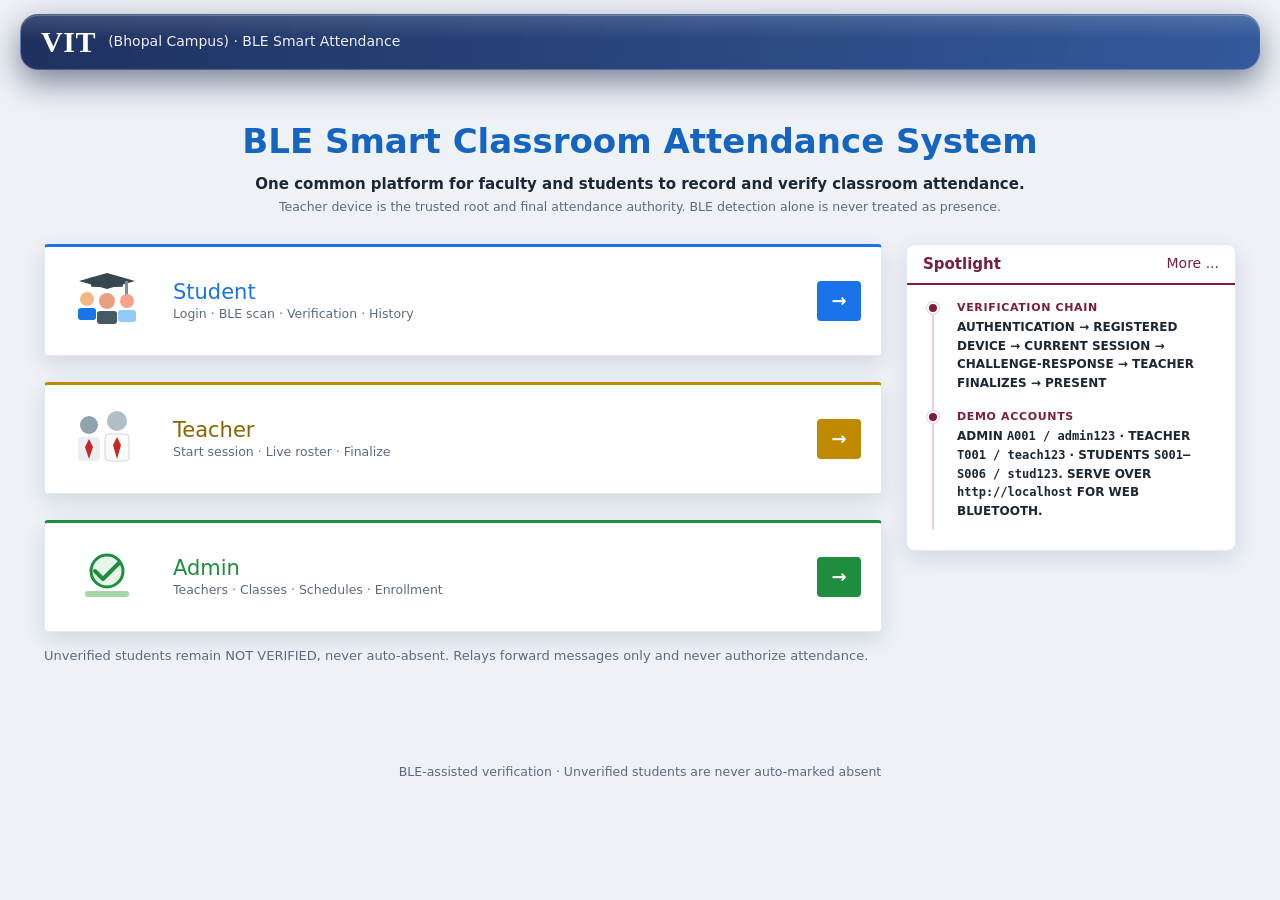
==== webapp/index.html @ 35377f5a "Darker glass navbar with centered lockup; student profile UX overhaul" ====
<!DOCTYPE html>
<html lang="en">
<head>
<meta charset="UTF-8" />
<meta name="viewport" content="width=device-width, initial-scale=1.0" />
<title>BLE Smart Classroom Attendance System</title>
<link rel="stylesheet" href="styles.css?v=vtop-5" />
</head>
<body>

<div class="inst-bar">
  <div class="inst-bar-inner">
    <span class="inst-logo">VIT</span>
    <span class="inst-sub">(Bhopal Campus) &middot; BLE Smart Attendance</span>
  </div>
</div>

<!-- ============ ROLE SELECT ============ -->
<div id="screen-role" class="screen active">
  <div class="hero">
    <div class="hero-title">BLE Smart Classroom Attendance System</div>
    <p class="hero-sub">One common platform for faculty and students to record and verify classroom attendance.<br /><small>Teacher device is the trusted root and final attendance authority. BLE detection alone is never treated as presence.</small></p>
    <div class="landing-grid">
    <div class="role-cards">
      <button class="card" data-role="student">
        <span class="card-icon" aria-hidden="true">
          <svg viewBox="0 0 84 64"><g><rect x="26" y="8" width="32" height="10" rx="1.5" fill="#455a64"/><polygon points="42,20 14,12 42,4 70,12" fill="#37474f"/><rect x="60" y="12" width="3" height="16" fill="#78909c"/><circle cx="61.5" cy="31" r="3" fill="#1a73e8"/><circle cx="22" cy="30" r="7" fill="#f2b880"/><rect x="13" y="39" width="18" height="12" rx="3" fill="#1a73e8"/><circle cx="42" cy="32" r="8" fill="#e8a082"/><rect x="32" y="42" width="20" height="13" rx="3" fill="#455a64"/><circle cx="62" cy="32" r="7" fill="#f6a08e"/><rect x="53" y="41" width="18" height="12" rx="3" fill="#90caf9"/></g></svg>
        </span>
        <span class="card-text"><strong>Student</strong><small>Login &middot; BLE scan &middot; Verification &middot; History</small></span>
        <span class="card-login">&#8594;</span>
      </button>
      <button class="card" data-role="teacher">
        <span class="card-icon" aria-hidden="true">
          <svg viewBox="0 0 84 64"><g><circle cx="24" cy="18" r="9" fill="#90a4ae"/><rect x="13" y="30" width="22" height="24" rx="4" fill="#eceff1"/><polygon points="24,32 20,40 24,52 28,40" fill="#c62828"/><circle cx="52" cy="14" r="10" fill="#b0bec5"/><rect x="40" y="27" width="24" height="27" rx="4" fill="#fafafa" stroke="#cfd8dc"/><polygon points="52,30 48,38 52,52 56,38" fill="#c62828"/></g></svg>
        </span>
        <span class="card-text"><strong>Teacher</strong><small>Start session &middot; Live roster &middot; Finalize</small></span>
        <span class="card-login">&#8594;</span>
      </button>
      <button class="card" data-role="admin">
        <span class="card-icon" aria-hidden="true">
          <svg viewBox="0 0 84 64"><g><circle cx="42" cy="26" r="16" fill="#e8f5e9" stroke="#1e8e3e" stroke-width="3"/><path d="M30 26l8 8 16-16" fill="none" stroke="#1e8e3e" stroke-width="4" stroke-linecap="round" stroke-linejoin="round"/><rect x="20" y="46" width="44" height="6" rx="3" fill="#a5d6a7"/></g></svg>
        </span>
        <span class="card-text"><strong>Admin</strong><small>Teachers &middot; Classes &middot; Schedules &middot; Enrollment</small></span>
        <span class="card-login">&#8594;</span>
      </button>
    </div>
    <aside class="spotlight">
      <div class="spotlight-head"><span>Spotlight</span><a href="#" id="spot-toggle" onclick="toggleSpotlight();return false">More ...</a></div>
      <ul class="timeline">
        <li><span class="t-dot" aria-hidden="true"></span><span class="t-body"><span class="t-label">Verification chain</span>AUTHENTICATION &rarr; REGISTERED DEVICE &rarr; CURRENT SESSION &rarr; CHALLENGE-RESPONSE &rarr; TEACHER FINALIZES &rarr; PRESENT</span></li>
        <li><span class="t-dot" aria-hidden="true"></span><span class="t-body"><span class="t-label">Demo accounts</span>ADMIN <code>A001 / admin123</code> &middot; TEACHER <code>T001 / teach123</code> &middot; STUDENTS <code>S001&ndash;S006 / stud123</code>. SERVE OVER <code>http://localhost</code> FOR WEB BLUETOOTH.</span></li>
        <li class="hidden" id="spot-extra"><span class="t-dot" aria-hidden="true"></span><span class="t-body"><span class="t-label">Outside classroom</span>SET POSITION TO "OUTSIDE", ASK A CLASSMATE TO ENABLE RELAY MODE, THEN USE "VERIFY VIA RELAY". RELAYS FORWARD ONLY.</span></li>
      </ul>
    </aside>
    </div>
    <p class="disclaimer">Unverified students remain NOT VERIFIED, never auto-absent. Relays forward messages only and never authorize attendance.</p>
  </div>
</div>

<!-- ============ ADMIN LOGIN ============ -->
<div id="screen-admin-login" class="screen">
  <form class="auth-box" onsubmit="adminLogin();return false">
    <h2>Admin Login</h2>
    <p class="sub">Restricted to academic administration staff.</p>
    <label for="a-id">Admin ID<input id="a-id" placeholder="A001" autocomplete="username" required /></label>
    <label for="a-pass">Password<input id="a-pass" type="password" placeholder="&bull;&bull;&bull;&bull;&bull;&bull;&bull;&bull;" autocomplete="current-password" required /></label>
    <div id="a-login-msg" class="msg" role="status"></div>
    <button class="btn primary block" type="submit">Login</button>
    <button class="btn ghost block" type="button" onclick="showScreen('screen-role')">Back</button>
  </form>
</div>

<!-- ============ ADMIN DASHBOARD ============ -->
<div id="screen-admin" class="screen">
  <header class="topbar">
    <span><strong>Admin Console</strong> <span class="muted">&middot; <span id="admin-name"></span></span></span>
    <button class="btn small ghost" onclick="adminLogout()">Logout</button>
  </header>

  <section class="panel">
    <h3>Add Teacher</h3>
    <div class="row">
      <label>Teacher ID<input id="at-id" placeholder="T002" style="max-width:200px" /></label>
      <label>Full name<input id="at-name" placeholder="Full name" style="max-width:220px" /></label>
      <label>Email (optional)<input id="at-email" placeholder="name@college.edu" style="max-width:240px" /></label>
      <label>Password<input id="at-pass" type="password" placeholder="Set password" style="max-width:180px" autocomplete="new-password" /></label>
      <button class="btn primary" onclick="addTeacher()">Add Teacher</button>
    </div>
    <div id="at-msg" class="msg" role="status"></div>
  </section>

  <section class="panel">
    <h3>Add Class (assigned to a teacher)</h3>
    <div class="row">
      <label>Class ID<input id="ac-id" placeholder="CSE-B" style="max-width:180px" /></label>
      <label>Subject<input id="ac-subject" placeholder="Subject" style="max-width:240px" /></label>
      <label>Teacher<select id="ac-teacher" style="max-width:260px"></select></label>
      <button class="btn primary" onclick="addClass()">Add Class</button>
    </div>
    <div id="ac-msg" class="msg" role="status"></div>
  </section>

  <section class="panel">
    <h3>Schedule a Class to a Teacher</h3>
    <div class="row">
      <label>Class<select id="as-class" style="max-width:220px"></select></label>
      <label>Teacher<select id="as-teacher" style="max-width:220px"></select></label>
      <label>Day<input id="as-day" placeholder="Mon" style="max-width:110px" /></label>
      <label>Start<input id="as-start" placeholder="09:00" style="max-width:100px" /></label>
      <label>End<input id="as-end" placeholder="10:00" style="max-width:100px" /></label>
      <button class="btn primary" onclick="addSchedule()">Schedule</button>
    </div>
    <div id="as-msg" class="msg" role="status"></div>
    <table class="tbl"><thead><tr><th>Class</th><th>Teacher</th><th>Day</th><th>Time</th><th><span class="muted">Action</span></th></tr></thead><tbody id="adm-schedules"></tbody></table>
  </section>

  <section class="panel">
    <h3>Add Student (enrolled in one selected class only)</h3>
    <div class="row">
      <label>Student ID<input id="asn-id" placeholder="S007" style="max-width:180px" /></label>
      <label>Full name<input id="asn-name" placeholder="Full name" style="max-width:220px" /></label>
      <label>Email (optional)<input id="asn-email" placeholder="id@student.college.edu" style="max-width:240px" /></label>
      <label>Password<input id="asn-pass" type="password" placeholder="Set password" style="max-width:180px" autocomplete="new-password" /></label>
      <label>Class<select id="asn-class" style="max-width:220px"></select></label>
      <button class="btn primary" onclick="addStudent()">Enroll Student</button>
    </div>
    <div id="asn-msg" class="msg" role="status"></div>
    <p class="hint">The device ID is auto-registered (DEV-&lt;student_id&gt;). Students can only attend sessions of their own enrolled class.</p>
  </section>

  <details class="panel">
    <summary>Teachers</summary>
    <table class="tbl"><thead><tr><th>ID</th><th>Name</th><th>Email</th></tr></thead><tbody id="adm-teachers"></tbody></table>
  </details>

  <details class="panel">
    <summary>Classes</summary>
    <table class="tbl"><thead><tr><th>Class</th><th>Subject</th><th>Teacher</th><th>Schedules</th><th>Students</th></tr></thead><tbody id="adm-classes"></tbody></table>
  </details>

  <details class="panel">
    <summary>Students and their enrolled class</summary>
    <table class="tbl"><thead><tr><th>ID</th><th>Name</th><th>Class</th><th>Device</th></tr></thead><tbody id="adm-students"></tbody></table>
  </details>
</div>

<!-- ============ TEACHER LOGIN ============ -->
<div id="screen-teacher-login" class="screen">
  <form class="auth-box" onsubmit="teacherLogin();return false">
    <h2>Teacher Login</h2>
    <p class="sub">Use the ID issued by the admin office.</p>
    <label for="t-id">Teacher ID<input id="t-id" placeholder="T001" autocomplete="username" required /></label>
    <label for="t-pass">Password<input id="t-pass" type="password" placeholder="&bull;&bull;&bull;&bull;&bull;&bull;&bull;&bull;" autocomplete="current-password" required /></label>
    <div id="t-login-msg" class="msg" role="status"></div>
    <button class="btn primary block" type="submit">Login</button>
    <button class="btn ghost block" type="button" onclick="showScreen('screen-role')">Back</button>
  </form>
</div>

<!-- ============ TEACHER DASHBOARD ============ -->
<div id="screen-teacher" class="screen">
  <header class="topbar">
    <span><strong>Teacher Console</strong> <span class="muted">&middot; <span id="t-name"></span></span></span>
    <button class="btn small ghost" onclick="teacherLogout()">Logout</button>
  </header>

  <section class="panel" id="setup-panel">
    <h3>1 &mdash; Start Attendance Session</h3>
    <div class="row">
      <label>Class
        <select id="class-select"></select>
      </label>
      <button id="btn-start" class="btn primary" onclick="startSession()">Start Attendance</button>
      <span id="ble-support" class="badge ok">BLE GATT peripheral supported</span>
    </div>
    <p class="hint">A random temporary session ID and nonce are generated. The session expires automatically after 10 minutes.</p>
  </section>

  <section class="panel hidden" id="session-panel">
    <h3>2 &mdash; Active Session</h3>
    <div class="session-grid">
      <div><span class="k">Class</span><span id="s-class"></span></div>
      <div><span class="k">Subject</span><span id="s-subject"></span></div>
      <div><span class="k">Session ID</span><span id="s-id" class="mono highlight"></span></div>
      <div><span class="k">Status</span><span id="s-status"></span></div>
      <div><span class="k">Expires in</span><span id="s-expiry" class="mono"></span></div>
      <div><span class="k">Nonce</span><span id="s-nonce" class="mono"></span></div>
    </div>

    <h3>3 &mdash; Live Classroom Attendance</h3>
    <table class="tbl" id="live-table">
      <thead>
        <tr><th>Student</th><th>Status</th><th>Route</th><th>RSSI (evidence)</th><th>Challenge</th><th>Time</th><th>Review</th></tr>
      </thead>
      <tbody id="live-body"></tbody>
    </table>
    <div class="summary" id="summary"></div>
    <div class="row">
      <button class="btn primary" onclick="finalizeAttendance()">Finalize Attendance</button>
      <button class="btn" onclick="endSession()">End Session</button>
      <span id="net-status" class="badge warn">Offline &mdash; local storage only</span>
      <button class="btn ghost small" onclick="toggleNetwork()">Toggle Internet</button>
      <button class="btn ghost small" onclick="syncToCloud()">Sync to Cloud</button>
    </div>
    <div id="sync-log" class="log" aria-live="polite"></div>
  </section>

  <details class="panel">
    <summary>Audit Log</summary>
    <div id="audit-log" class="log" aria-live="polite"></div>
  </details>
</div>

<!-- ============ STUDENT LOGIN ============ -->
<div id="screen-student-login" class="screen">
  <form class="auth-box phone-frame" onsubmit="studentLogin();return false">
    <h2>Student Login</h2>
    <p class="sub">Attendance is bound to your registered device.</p>
    <label for="st-id">Student ID<input id="st-id" placeholder="S001" autocomplete="username" required /></label>
    <label for="st-pass">Password<input id="st-pass" type="password" placeholder="&bull;&bull;&bull;&bull;&bull;&bull;&bull;&bull;" autocomplete="current-password" required /></label>
    <div id="st-login-msg" class="msg" role="status"></div>
    <button class="btn primary block" type="submit">Login</button>
    <button class="btn ghost block" type="button" onclick="showScreen('screen-role')">Back</button>
  </form>
</div>

<!-- ============ STUDENT APP ============ -->
<div id="screen-student" class="screen">
  <header class="topbar">
    <span><strong>Student App</strong> <span class="muted">&middot; <span id="st-name"></span></span></span>
    <button class="btn small ghost" onclick="studentLogout()">Logout</button>
  </header>

  <!-- Home / profile -->
  <section class="phone-page active" id="sp-home">
    <div class="profile-card panel">
      <div class="avatar" aria-hidden="true">S</div>
      <h3 id="p-name"></h3>
      <p class="mono muted" id="p-meta"></p>
      <div class="row">
        <span class="badge" id="p-device"></span>
        <span class="badge" id="p-class"></span>
      </div>
      <div class="row status-row">
        <span class="badge warn" id="ble-status">BLE status&hellip;</span>
      </div>
      <div class="row pos-row">
        <label>Simulated position (for testing)
          <select id="sim-position" onchange="setSimPosition(this.value)">
            <option value="near">Near &mdash; strong signal</option>
            <option value="back">Back of classroom &mdash; moderate</option>
            <option value="outside">Outside classroom &mdash; no direct link</option>
          </select>
        </label>
      </div>
    </div>
    <button class="btn primary block" onclick="gotoScan()">Scan for Class Session</button>
    <button class="btn block" onclick="renderHistory()">Attendance History</button>
    <label class="relay-toggle panel">
      <input type="checkbox" id="relay-mode" onchange="toggleRelay(this.checked)" />
      <span>Act as BLE relay for classmates (only during an active session). Relays forward messages only and never mark attendance.</span>
    </label>
    <div id="relay-info" class="msg" role="status"></div>
  </section>

  <!-- Scan -->
  <section class="phone-page" id="sp-scan">
    <h3>Scanning for teacher session</h3>
    <p class="muted" style="font-size:13.5px;margin:6px 0 0">Keep Bluetooth on. The scan lasts about 2 seconds.</p>
    <div class="scan-anim" aria-hidden="true"><div></div></div>
    <div id="ble-status-scan" class="badge warn"></div>
    <div id="scan-result"></div>
    <button class="btn block" onclick="attemptRelay()">Try Relay Path (if direct fails)</button>
    <button class="btn ghost block" onclick="stopScan();studentHome()">Cancel</button>
  </section>

  <!-- Verification -->
  <section class="phone-page" id="sp-verify">
    <h3>Verification</h3>
    <div id="verify-steps"></div>
  </section>

  <!-- Result -->
  <section class="phone-page" id="sp-result">
    <div id="result-content"></div>
    <button class="btn primary block" onclick="studentHome()">Done</button>
  </section>

  <!-- History -->
  <section class="phone-page" id="sp-history">
    <h3>Attendance History</h3>
    <table class="tbl"><thead><tr><th>Date</th><th>Subject</th><th>Status</th><th>Route</th></tr></thead><tbody id="history-body"></tbody></table>
    <button class="btn block" onclick="studentHome()">Back</button>
  </section>
</div>

<div class="page-footer">BLE-assisted verification &middot; Unverified students are never auto-marked absent</div>

<script src="core.js?v=vtop-2"></script>
<script src="admin.js?v=vtop-2"></script>
<script src="teacher.js?v=vtop-2"></script>
<script src="student.js?v=vtop-2"></script>
</body>
</html>
---- webapp/styles.css ----
/* BLE Attendance — VTOP-style institutional theme (VIT Bhopal reference).
   Light, flat, colored portal accents. No animations. */

:root {
  --bg: #eef1f6;
  --surface: #ffffff;
  --border: #d7dde6;
  --border-strong: #b6c1d1;
  --ink: #1c2733;
  --muted: #5b6b7f;
  --header-1: #123f8f;
  --header-2: #1a73e8;
  --student: #1a73e8;
  --teacher: #c08a00;
  --teacher-dark: #8a6300;
  --admin: #1e8e3e;
  --spotlight: #7b1e3b;
  --radius: 6px;
  --font: "Segoe UI", system-ui, -apple-system, Roboto, "Helvetica Neue", Arial, sans-serif;
  --mono: "Cascadia Code", Consolas, "Courier New", monospace;
}

* { box-sizing: border-box; }
* { margin: 0; padding: 0; }
*, *::before, *::after { animation: none !important; transition: none !important; }

body { font-family: var(--font); background: var(--bg); color: var(--ink); line-height: 1.5; font-size: 15px; }

.screen { display: none; }
.screen.active { display: block; }
.screen { max-width: 1240px; margin: 0 auto; padding: 18px 16px 60px; }
.hidden { display: none !important; }
.muted { color: var(--muted); }
.mono { font-family: var(--mono); font-size: 0.92em; }
.highlight { font-weight: 700; }

/* ---------- VTOP header: floating glass pill ---------- */
.inst-bar {
  position: sticky; top: 12px; z-index: 50;
  width: min(1240px, calc(100% - 24px));
  margin: 14px auto 0;
  border-radius: 18px;
  color: #fff;
  background: linear-gradient(100deg, rgba(8, 28, 78, 0.9), rgba(15, 60, 138, 0.84));
  -webkit-backdrop-filter: blur(18px) saturate(1.5);
  backdrop-filter: blur(18px) saturate(1.5);
  border: 1px solid rgba(255, 255, 255, 0.22);
  box-shadow: 0 12px 32px rgba(4, 18, 52, 0.5), inset 0 1px 0 rgba(255, 255, 255, 0.22);
  overflow: hidden;
}
.inst-bar::before {
  content: ""; position: absolute; inset: 0; pointer-events: none;
  background: linear-gradient(180deg, rgba(255, 255, 255, 0.14), transparent 45%);
}
.inst-bar-inner {
  position: relative;
  max-width: 1240px; margin: 0 auto; padding: 12px 20px;
  display: flex; align-items: center; gap: 12px;
}
.inst-logo { font-family: Georgia, "Times New Roman", serif; font-size: 30px; font-weight: 700; letter-spacing: 0.02em; line-height: 1; }
.inst-sub { font-size: 14px; opacity: 0.92; line-height: 1.25; }

/* ---------- Title block ---------- */
.hero { padding: 18px 4px 0; }
.hero-title {
  text-align: center; color: #1565c0; font-weight: 600;
  font-size: clamp(22px, 3.4vw, 34px); line-height: 1.25; margin: 14px 0 10px;
}
.hero-sub { text-align: center; color: var(--ink); font-size: 15px; max-width: 1000px; margin: 0 auto; font-weight: 600; }
.hero-sub small { font-weight: 400; color: var(--muted); }

/* ---------- Portal cards (VTOP style) ---------- */
.role-cards { display: grid; grid-template-columns: repeat(3, 1fr); gap: 26px; margin: 26px 4px; }
.card {
  font-family: inherit;
  display: grid; grid-template-columns: 96px 1fr auto; align-items: center; gap: 12px;
  background: var(--surface); border: 1px solid #e3e8ef; border-top: 3px solid var(--student);
  border-radius: 4px; padding: 22px 20px; cursor: pointer; text-align: left; color: var(--ink);
  box-shadow: 0 8px 22px rgba(15, 35, 70, 0.12);
}
.card:hover { background: #fbfcfe; }
.card:focus-visible { outline: 2px solid var(--student); outline-offset: 2px; }
.card[data-role="teacher"] { border-top-color: var(--teacher); }
.card[data-role="admin"] { border-top-color: var(--admin); }
.card-icon { width: 84px; height: 64px; }
.card-icon svg { width: 100%; height: 100%; display: block; }
.card-text strong { display: block; font-size: 21px; font-weight: 500; }
.card[data-role="student"] .card-text strong { color: var(--student); }
.card[data-role="teacher"] .card-text strong { color: var(--teacher-dark); }
.card[data-role="admin"] .card-text strong { color: var(--admin); }
.card-text small { color: var(--muted); font-size: 12.5px; display: block; margin-top: 2px; }
.card-login {
  width: 44px; height: 40px; border-radius: 4px; border: none;
  display: inline-flex; align-items: center; justify-content: center;
  background: var(--student); color: #fff; font-size: 18px; font-weight: 700;
}
.card[data-role="teacher"] .card-login { background: var(--teacher); }
.card[data-role="admin"] .card-login { background: var(--admin); }

/* ---------- Landing grid: cards left, notice box top-right ---------- */
.landing-grid { display: grid; grid-template-columns: 1fr 330px; gap: 24px; align-items: start; margin: 26px 4px 0; }
.landing-grid .role-cards { grid-template-columns: 1fr; margin: 0; }

/* ---------- Spotlight notice box with flowing timeline ---------- */
.spotlight { background: var(--surface); border: 1px solid #e3e8ef; border-radius: 8px; margin: 0; box-shadow: 0 8px 22px rgba(15,35,70,.12); }
.spotlight-head {
  display: flex; justify-content: space-between; align-items: center;
  border-bottom: 2px solid var(--spotlight); padding: 8px 16px;
  color: var(--spotlight); font-weight: 700; font-size: 15px;
}
.spotlight-head a { color: var(--spotlight); font-weight: 500; font-size: 14px; text-decoration: none; }
.timeline { list-style: none; padding: 14px 16px 14px 20px; position: relative; }
.timeline::before {
  content: ""; position: absolute; left: 25px; top: 20px; bottom: 20px; width: 2px;
  background: #e8cfd8; border-radius: 2px;
}
.timeline li { position: relative; padding: 0 0 16px 30px; font-size: 12px; font-weight: 600; line-height: 1.55; }
.timeline li:last-child { padding-bottom: 4px; }
.t-dot {
  position: absolute; left: 0; top: 3px; width: 12px; height: 12px; border-radius: 50%;
  background: var(--spotlight); border: 2px solid #fff; box-shadow: 0 0 0 1px #e8cfd8;
}
.t-label { display: block; font-size: 11px; font-weight: 700; letter-spacing: 0.06em; text-transform: uppercase; color: var(--spotlight); margin-bottom: 2px; }
.disclaimer { margin: 14px 4px 0; font-size: 13px; color: var(--muted); max-width: 900px; }
.demo-accounts { margin: 8px 4px 0; font-size: 13px; color: var(--muted); }
.demo-accounts code { font-family: var(--mono); color: var(--ink); }

/* ---------- Auth ---------- */
.auth-box { max-width: 420px; margin: 28px auto; background: var(--surface); border: 1px solid var(--border); border-radius: 8px; padding: 26px 24px; box-shadow: 0 8px 22px rgba(15,35,70,.10); }
.auth-box h2 { font-size: 20px; color: #1565c0; margin-bottom: 4px; }
.auth-box .sub { color: var(--muted); font-size: 13.5px; margin-bottom: 10px; }
.auth-box label { display: block; font-size: 13px; font-weight: 600; margin: 14px 0 0; }
input, select {
  width: 100%; margin-top: 6px; padding: 9px 11px; font-size: 14.5px; font-family: inherit;
  color: var(--ink); background: #fff; border: 1px solid var(--border-strong); border-radius: 4px;
}
input:focus, select:focus { outline: 2px solid #1565c0; outline-offset: 1px; }
.msg { min-height: 20px; font-size: 13.5px; margin-top: 8px; }
.msg.err { color: #b42318; font-weight: 600; }
.msg.ok { color: #1e8e3e; font-weight: 600; }
.hint { color: var(--muted); font-size: 13px; margin-top: 12px; line-height: 1.55; }

/* ---------- Buttons ---------- */
.btn {
  font-family: inherit; font-size: 14px; font-weight: 600; padding: 9px 16px;
  border-radius: 4px; border: 1px solid var(--border-strong);
  background: #fff; color: var(--ink); cursor: pointer; margin-top: 10px;
}
.btn:hover { border-color: #1565c0; color: #0d47a1; }
.btn.primary { background: #1565c0; border-color: #1565c0; color: #fff; }
.btn.primary:hover { background: #0d47a1; color: #fff; }
.btn.danger { background: #fff; border-color: #b42318; color: #b42318; }
.btn.ghost { background: transparent; }
.btn.small { padding: 6px 11px; font-size: 13px; }
.btn.block { display: block; width: 100%; }
.btn:disabled { opacity: 0.5; cursor: not-allowed; }
.btn:focus-visible { outline: 2px solid #1565c0; outline-offset: 2px; }

/* ---------- Topbar / panels ---------- */
.topbar {
  display: flex; justify-content: space-between; align-items: center; gap: 12px;
  background: var(--surface); border: 1px solid var(--border); border-radius: 8px;
  padding: 12px 16px; margin-bottom: 14px;
}
.topbar strong { font-size: 15.5px; }
.panel { background: var(--surface); border: 1px solid var(--border); border-radius: 8px; padding: 18px; margin-bottom: 14px; }
.panel h3 { font-size: 15px; margin-bottom: 12px; color: #0d47a1; }
details.panel summary { cursor: pointer; font-weight: 650; }
.row { display: flex; gap: 10px; align-items: flex-end; flex-wrap: wrap; margin-top: 8px; }
.row label { font-size: 13px; font-weight: 600; }

/* ---------- Badges ---------- */
.badge {
  display: inline-block; padding: 3px 10px; border-radius: 999px;
  font-size: 12.5px; font-weight: 650; border: 1px solid var(--border-strong);
  background: #f2f5f9; color: var(--ink); white-space: nowrap;
}
.badge.ok { background: #e6f4ec; border-color: #9fd3b4; color: #0f6b3a; }
.badge.warn { background: #fdf1d7; border-color: #e3c57c; color: #7a5200; }
.badge.err { background: #fdecea; border-color: #eba9a3; color: #b42318; }

/* ---------- Session / tables ---------- */
.session-grid { display: grid; grid-template-columns: repeat(3, 1fr); gap: 10px; margin-bottom: 16px; }
.session-grid div { border: 1px solid var(--border); border-radius: 6px; background: #f8fafc; padding: 10px 12px; display: flex; flex-direction: column; gap: 2px; min-width: 0; }
.session-grid .k { font-size: 11px; font-weight: 700; letter-spacing: 0.06em; text-transform: uppercase; color: var(--muted); }
.session-grid span:last-child { overflow-wrap: anywhere; }
.tbl { width: 100%; border-collapse: collapse; font-size: 14px; margin: 8px 0; background: #fff; }
.tbl th { text-align: left; font-size: 12px; text-transform: uppercase; letter-spacing: 0.05em; color: var(--muted); font-weight: 700; padding: 9px 8px; border-bottom: 2px solid var(--border); background: #f2f5f9; }
.tbl td { padding: 9px 8px; border-bottom: 1px solid var(--border); vertical-align: middle; }
.st-PRESENT { color: #0f6b3a; font-weight: 700; }
.st-NOT_VERIFIED { color: #7a5200; font-weight: 700; }
.st-ELIGIBLE { color: #0d47a1; font-weight: 700; }
.st-ABSENT { color: #b42318; font-weight: 700; }
.summary { font-size: 13.5px; background: #f2f5f9; border: 1px solid var(--border); border-radius: 6px; padding: 10px 12px; margin: 10px 0; }
.log { background: #0f1e2e; color: #d3e0ee; border-radius: 6px; padding: 12px; font-family: var(--mono); font-size: 12.5px; line-height: 1.6; max-height: 220px; overflow: auto; margin-top: 10px; white-space: pre-wrap; }

/* ---------- Student ---------- */
#screen-student .phone-page { display: none; max-width: 520px; margin: 0 auto; }
#screen-student .phone-page.active { display: block; }
#p-name { color: var(--ink); font-size: 20px; margin: 2px 0; }
#p-meta { margin: 0 0 4px; }
#sp-home .profile-card .row { align-items: center; }
/* BLE status renders as a full-width notice bar, not a pill */
#ble-status, #ble-status-scan {
  display: block; width: 100%; white-space: normal; line-height: 1.5;
  border-radius: 6px; padding: 8px 12px; font-weight: 600; text-align: left;
}
#ble-status-scan { margin-bottom: 10px; }
#sp-home .status-row { margin-top: 12px; }
#sp-home .pos-row { margin-top: 12px; }
#sp-home .pos-row label { display: block; width: 100%; }
#sim-position { width: 100%; }
.avatar { width: 44px; height: 44px; border-radius: 50%; background: #1565c0; color: #fff; display: inline-flex; align-items: center; justify-content: center; font-weight: 700; font-size: 18px; margin-bottom: 8px; }
.relay-toggle { display: flex; gap: 10px; align-items: flex-start; font-size: 13.5px; cursor: pointer; }
.relay-toggle input { width: 16px; height: 16px; margin-top: 3px; accent-color: #1565c0; }
.scan-anim { width: 56px; height: 56px; margin: 22px auto; border-radius: 50%; border: 3px solid var(--border-strong); }
.scan-anim > div { display: none; }
.step { border: 1px solid var(--border); border-left: 3px solid var(--border-strong); background: #fff; border-radius: 6px; padding: 10px 12px; margin-bottom: 8px; font-size: 14px; }
.step small { color: var(--muted); }
.step.run { border-left-color: #c08a00; }
.step.pass { border-left-color: #1e8e3e; }
.step.fail { border-left-color: #b42318; background: #fff8f7; }

/* ---------- Footer ---------- */
.page-footer { color: var(--muted); text-align: center; font-size: 12.5px; padding: 12px 16px; margin-top: 26px; }

@media (max-width: 900px) {
  .landing-grid { grid-template-columns: 1fr; }
  .landing-grid .role-cards { grid-template-columns: 1fr 1fr; }
}
@media (max-width: 640px) {
  .landing-grid .role-cards { grid-template-columns: 1fr; }
  .session-grid { grid-template-columns: 1fr 1fr; }
  .screen { padding: 14px 12px 60px; }
  .tbl { display: block; overflow-x: auto; }
  .topbar { flex-wrap: wrap; }
}

@media print {
  body { background: #fff; }
  .inst-bar, .topbar .btn, .btn, .page-footer, .log { display: none !important; }
  .screen { display: block !important; max-width: none; padding: 0; }
}
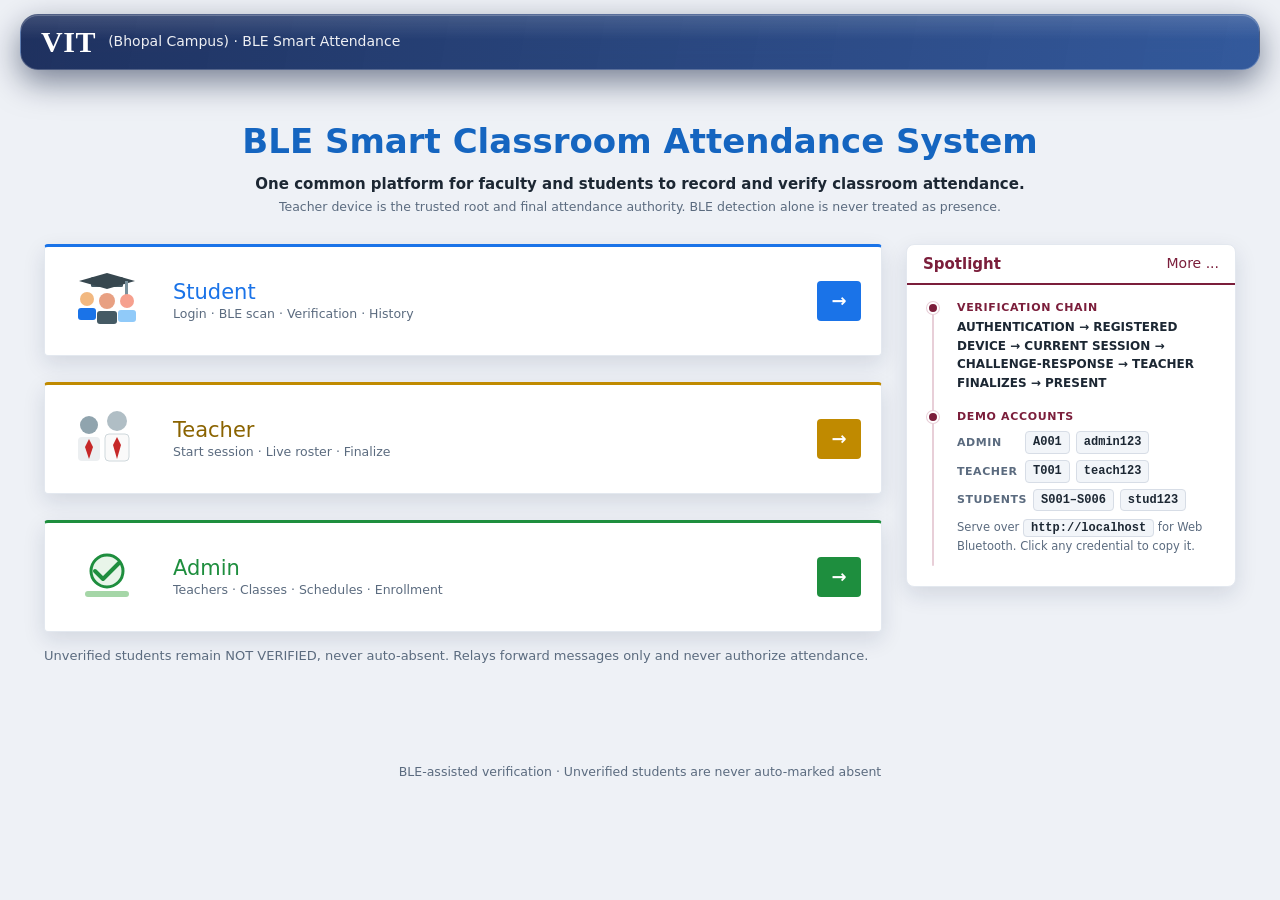
==== commit 5e30c407: "Proper demo credentials UI: structured rows, code chips, normal case" ====
--- a/webapp/index.html
+++ b/webapp/index.html
@@ -48,7 +48,12 @@
       <div class="spotlight-head"><span>Spotlight</span><a href="#" id="spot-toggle" onclick="toggleSpotlight();return false">More ...</a></div>
       <ul class="timeline">
         <li><span class="t-dot" aria-hidden="true"></span><span class="t-body"><span class="t-label">Verification chain</span>AUTHENTICATION &rarr; REGISTERED DEVICE &rarr; CURRENT SESSION &rarr; CHALLENGE-RESPONSE &rarr; TEACHER FINALIZES &rarr; PRESENT</span></li>
-        <li><span class="t-dot" aria-hidden="true"></span><span class="t-body"><span class="t-label">Demo accounts</span>ADMIN <code>A001 / admin123</code> &middot; TEACHER <code>T001 / teach123</code> &middot; STUDENTS <code>S001&ndash;S006 / stud123</code>. SERVE OVER <code>http://localhost</code> FOR WEB BLUETOOTH.</span></li>
+        <li><span class="t-dot" aria-hidden="true"></span><span class="t-body"><span class="t-label">Demo accounts</span>
+          <span class="cred"><span class="cred-role">Admin</span><code data-copy="A001" title="Click to copy">A001</code><code data-copy="admin123" title="Click to copy">admin123</code></span>
+          <span class="cred"><span class="cred-role">Teacher</span><code data-copy="T001" title="Click to copy">T001</code><code data-copy="teach123" title="Click to copy">teach123</code></span>
+          <span class="cred"><span class="cred-role">Students</span><code data-copy="S001" title="Click to copy">S001&ndash;S006</code><code data-copy="stud123" title="Click to copy">stud123</code></span>
+          <span class="t-note">Serve over <code>http://localhost</code> for Web Bluetooth. Click any credential to copy it.</span>
+        </span></li>
         <li class="hidden" id="spot-extra"><span class="t-dot" aria-hidden="true"></span><span class="t-body"><span class="t-label">Outside classroom</span>SET POSITION TO "OUTSIDE", ASK A CLASSMATE TO ENABLE RELAY MODE, THEN USE "VERIFY VIA RELAY". RELAYS FORWARD ONLY.</span></li>
       </ul>
     </aside>
--- a/webapp/styles.css
+++ b/webapp/styles.css
@@ -121,6 +121,11 @@
   background: var(--spotlight); border: 2px solid #fff; box-shadow: 0 0 0 1px #e8cfd8;
 }
 .t-label { display: block; font-size: 11px; font-weight: 700; letter-spacing: 0.06em; text-transform: uppercase; color: var(--spotlight); margin-bottom: 2px; }
+.cred { display: flex; align-items: center; gap: 6px; margin-top: 6px; font-weight: 500; }
+.cred-role { min-width: 62px; font-size: 11px; font-weight: 700; color: var(--muted); text-transform: uppercase; letter-spacing: 0.05em; }
+.timeline code { font-family: var(--mono); font-size: 12px; font-weight: 600; background: #f2f5f9; border: 1px solid var(--border); border-radius: 4px; padding: 1px 7px; color: var(--ink); cursor: pointer; }
+.timeline code:hover { border-color: var(--spotlight); }
+.t-note { display: block; margin-top: 8px; font-weight: 500; color: var(--muted); font-size: 11.5px; }
 .disclaimer { margin: 14px 4px 0; font-size: 13px; color: var(--muted); max-width: 900px; }
 .demo-accounts { margin: 8px 4px 0; font-size: 13px; color: var(--muted); }
 .demo-accounts code { font-family: var(--mono); color: var(--ink); }
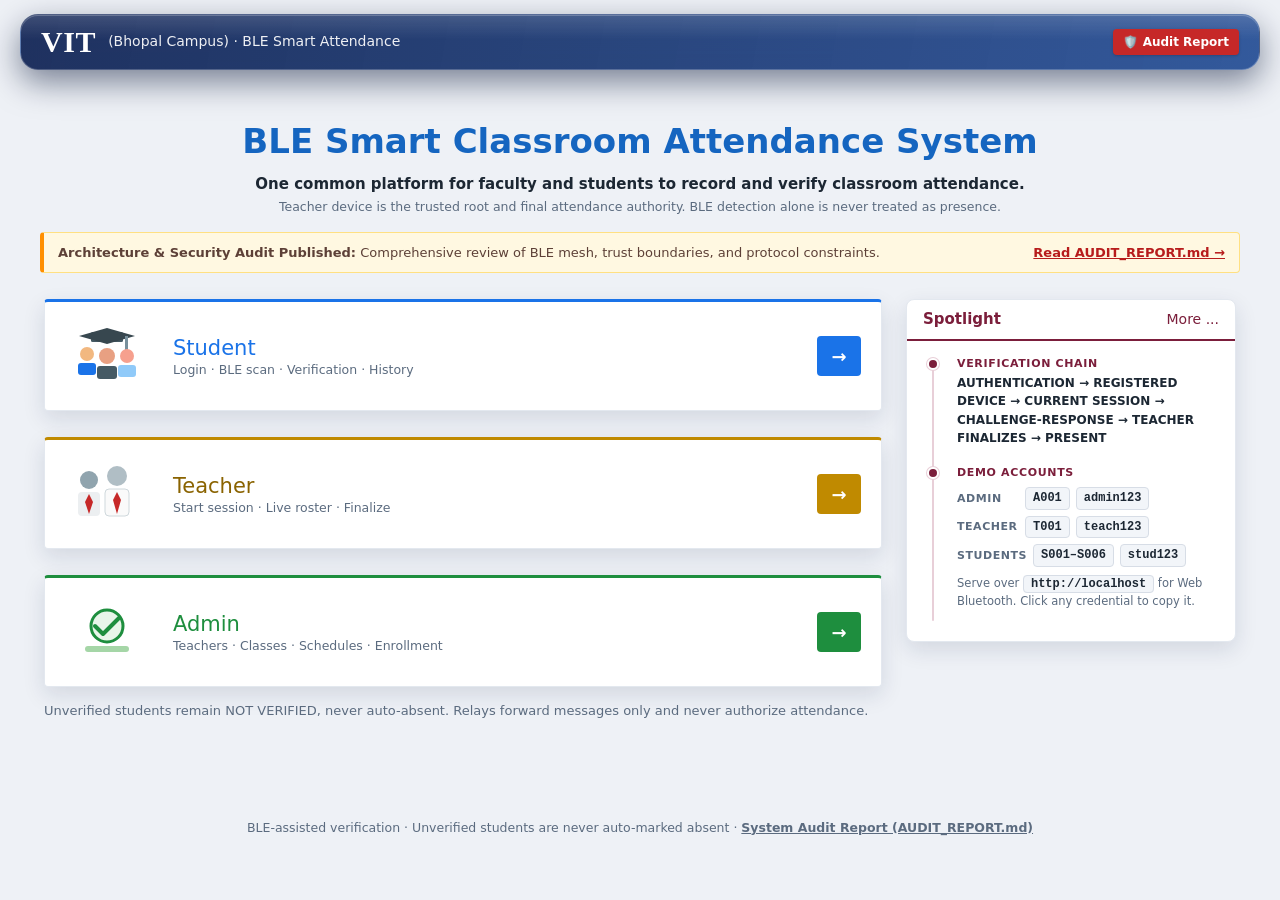
==== commit 472cca65: "docs: publish comprehensive architecture, security, and BLE protocol audit report" ====
--- a/webapp/index.html
+++ b/webapp/index.html
@@ -4,7 +4,7 @@
 <meta charset="UTF-8" />
 <meta name="viewport" content="width=device-width, initial-scale=1.0" />
 <title>BLE Smart Classroom Attendance System</title>
-<link rel="stylesheet" href="styles.css?v=vtop-5" />
+<link rel="stylesheet" href="styles.css?v=vtop-7" />
 </head>
 <body>
 
@@ -12,6 +12,9 @@
   <div class="inst-bar-inner">
     <span class="inst-logo">VIT</span>
     <span class="inst-sub">(Bhopal Campus) &middot; BLE Smart Attendance</span>
+    <a href="https://github.com/dhrrishitvdeka/ble_smart_attendance_system/blob/master/AUDIT_REPORT.md" target="_blank" rel="noopener noreferrer" style="margin-left:auto;background:#c62828;color:#ffffff;padding:4px 10px;border-radius:4px;font-size:12px;font-weight:600;text-decoration:none;display:inline-flex;align-items:center;gap:5px;box-shadow:0 1px 3px rgba(0,0,0,0.2);">
+      <span>&#x1F6E1;&#xFE0F;</span> Audit Report
+    </a>
   </div>
 </div>
 
@@ -20,6 +23,10 @@
   <div class="hero">
     <div class="hero-title">BLE Smart Classroom Attendance System</div>
     <p class="hero-sub">One common platform for faculty and students to record and verify classroom attendance.<br /><small>Teacher device is the trusted root and final attendance authority. BLE detection alone is never treated as presence.</small></p>
+    <div style="margin: 14px 0 16px; padding: 10px 14px; background: #fff8e1; border: 1px solid #ffe082; border-left: 4px solid #ff8f00; border-radius: 4px; font-size: 13px; color: #5d4037; display: flex; align-items: center; justify-content: space-between; flex-wrap: wrap; gap: 8px;">
+      <span><strong>Architecture &amp; Security Audit Published:</strong> Comprehensive review of BLE mesh, trust boundaries, and protocol constraints.</span>
+      <a href="https://github.com/dhrrishitvdeka/ble_smart_attendance_system/blob/master/AUDIT_REPORT.md" target="_blank" rel="noopener noreferrer" style="color: #b71c1c; font-weight: 700; text-decoration: underline;">Read AUDIT_REPORT.md &rarr;</a>
+    </div>
     <div class="landing-grid">
     <div class="role-cards">
       <button class="card" data-role="student">
@@ -299,11 +306,11 @@
   </section>
 </div>
 
-<div class="page-footer">BLE-assisted verification &middot; Unverified students are never auto-marked absent</div>
-
-<script src="core.js?v=vtop-2"></script>
-<script src="admin.js?v=vtop-2"></script>
-<script src="teacher.js?v=vtop-2"></script>
-<script src="student.js?v=vtop-2"></script>
+<div class="page-footer">BLE-assisted verification &middot; Unverified students are never auto-marked absent &middot; <a href="https://github.com/dhrrishitvdeka/ble_smart_attendance_system/blob/master/AUDIT_REPORT.md" target="_blank" rel="noopener noreferrer" style="color:inherit;text-decoration:underline;font-weight:600;">System Audit Report (AUDIT_REPORT.md)</a></div>
+
+<script src="core.js?v=vtop-6"></script>
+<script src="admin.js?v=vtop-6"></script>
+<script src="teacher.js?v=vtop-6"></script>
+<script src="student.js?v=vtop-6"></script>
 </body>
 </html>
--- a/webapp/styles.css
+++ b/webapp/styles.css
@@ -234,6 +234,10 @@
   .landing-grid .role-cards { grid-template-columns: 1fr 1fr; }
 }
 @media (max-width: 640px) {
+  .inst-bar { top: 8px; border-radius: 14px; }
+  .inst-bar-inner { flex-wrap: wrap; gap: 2px 10px; padding: 10px 16px; }
+  .inst-logo { font-size: 24px; }
+  .inst-sub { flex-basis: 100%; font-size: 12.5px; }
   .landing-grid .role-cards { grid-template-columns: 1fr; }
   .session-grid { grid-template-columns: 1fr 1fr; }
   .screen { padding: 14px 12px 60px; }
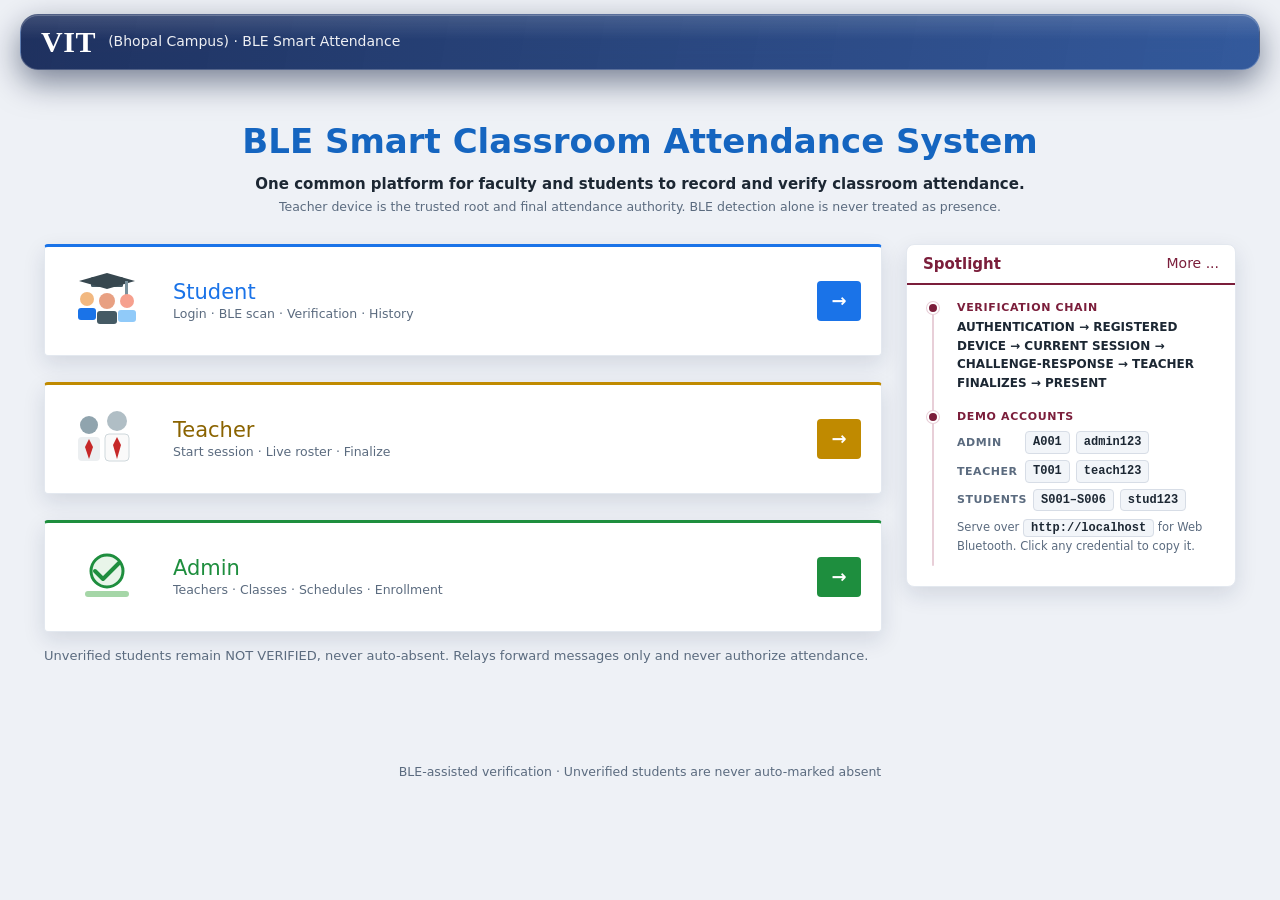
==== commit 568147c6: "feat: complete end-to-end security hardening, BLE GATT server implementation, relay uplink, and UI a" ====
--- a/webapp/index.html
+++ b/webapp/index.html
@@ -12,9 +12,6 @@
   <div class="inst-bar-inner">
     <span class="inst-logo">VIT</span>
     <span class="inst-sub">(Bhopal Campus) &middot; BLE Smart Attendance</span>
-    <a href="https://github.com/dhrrishitvdeka/ble_smart_attendance_system/blob/master/AUDIT_REPORT.md" target="_blank" rel="noopener noreferrer" style="margin-left:auto;background:#c62828;color:#ffffff;padding:4px 10px;border-radius:4px;font-size:12px;font-weight:600;text-decoration:none;display:inline-flex;align-items:center;gap:5px;box-shadow:0 1px 3px rgba(0,0,0,0.2);">
-      <span>&#x1F6E1;&#xFE0F;</span> Audit Report
-    </a>
   </div>
 </div>
 
@@ -23,10 +20,6 @@
   <div class="hero">
     <div class="hero-title">BLE Smart Classroom Attendance System</div>
     <p class="hero-sub">One common platform for faculty and students to record and verify classroom attendance.<br /><small>Teacher device is the trusted root and final attendance authority. BLE detection alone is never treated as presence.</small></p>
-    <div style="margin: 14px 0 16px; padding: 10px 14px; background: #fff8e1; border: 1px solid #ffe082; border-left: 4px solid #ff8f00; border-radius: 4px; font-size: 13px; color: #5d4037; display: flex; align-items: center; justify-content: space-between; flex-wrap: wrap; gap: 8px;">
-      <span><strong>Architecture &amp; Security Audit Published:</strong> Comprehensive review of BLE mesh, trust boundaries, and protocol constraints.</span>
-      <a href="https://github.com/dhrrishitvdeka/ble_smart_attendance_system/blob/master/AUDIT_REPORT.md" target="_blank" rel="noopener noreferrer" style="color: #b71c1c; font-weight: 700; text-decoration: underline;">Read AUDIT_REPORT.md &rarr;</a>
-    </div>
     <div class="landing-grid">
     <div class="role-cards">
       <button class="card" data-role="student">
@@ -306,7 +299,7 @@
   </section>
 </div>
 
-<div class="page-footer">BLE-assisted verification &middot; Unverified students are never auto-marked absent &middot; <a href="https://github.com/dhrrishitvdeka/ble_smart_attendance_system/blob/master/AUDIT_REPORT.md" target="_blank" rel="noopener noreferrer" style="color:inherit;text-decoration:underline;font-weight:600;">System Audit Report (AUDIT_REPORT.md)</a></div>
+<div class="page-footer">BLE-assisted verification &middot; Unverified students are never auto-marked absent</div>
 
 <script src="core.js?v=vtop-6"></script>
 <script src="admin.js?v=vtop-6"></script>
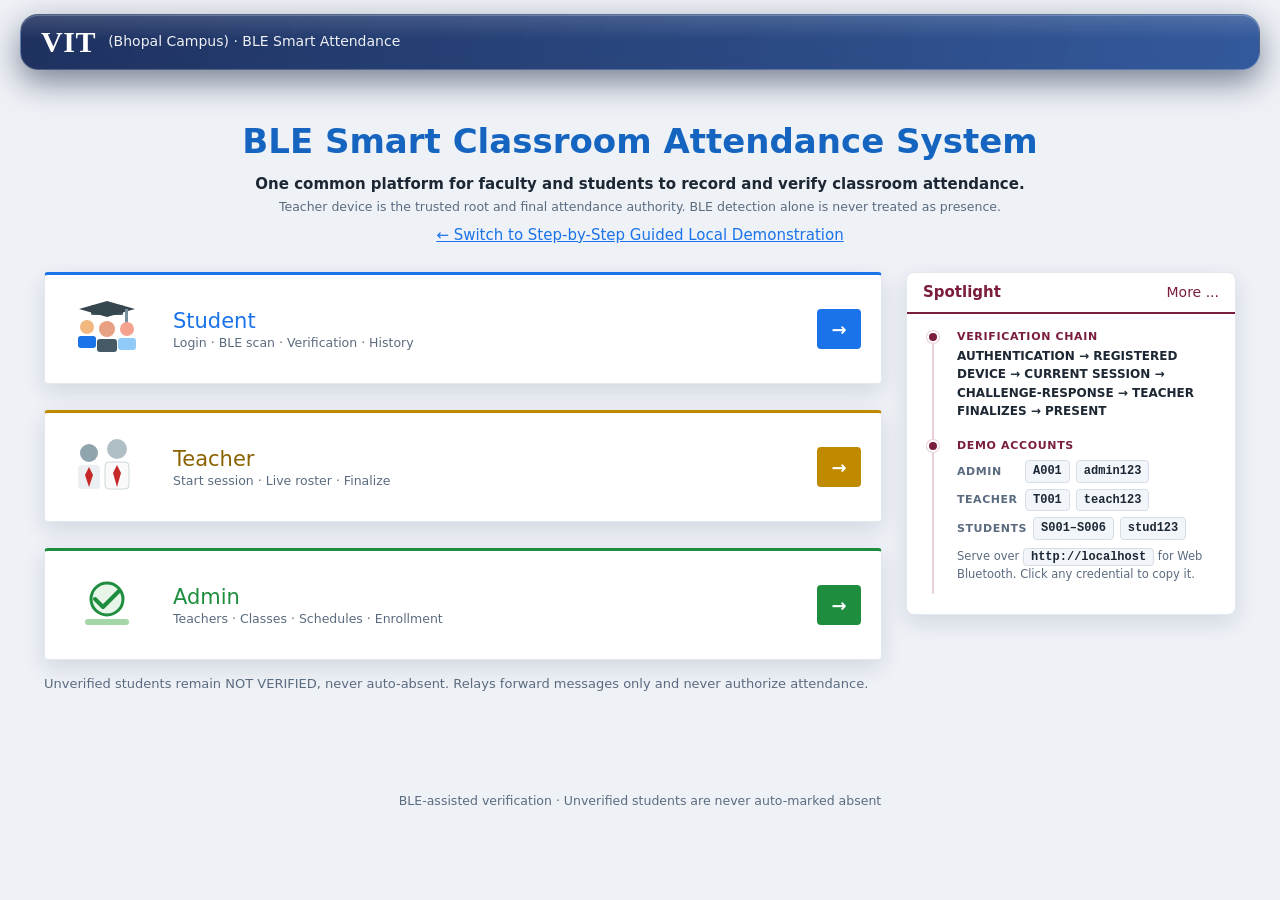
==== commit d41bf2af: "chore: add cross-platform startup script, unified test runner, and portal cross-links" ====
--- a/webapp/index.html
+++ b/webapp/index.html
@@ -19,7 +19,7 @@
 <div id="screen-role" class="screen active">
   <div class="hero">
     <div class="hero-title">BLE Smart Classroom Attendance System</div>
-    <p class="hero-sub">One common platform for faculty and students to record and verify classroom attendance.<br /><small>Teacher device is the trusted root and final attendance authority. BLE detection alone is never treated as presence.</small></p>
+    <p class="hero-sub">One common platform for faculty and students to record and verify classroom attendance.<br /><small>Teacher device is the trusted root and final attendance authority. BLE detection alone is never treated as presence.</small><br /><a href="/" style="color: #1a73e8; font-weight: 500; text-decoration: underline; display: inline-block; margin-top: 6px;">&larr; Switch to Step-by-Step Guided Local Demonstration</a></p>
     <div class="landing-grid">
     <div class="role-cards">
       <button class="card" data-role="student">
@@ -97,9 +97,10 @@
   <section class="panel">
     <h3>Add Class (assigned to a teacher)</h3>
     <div class="row">
-      <label>Class ID<input id="ac-id" placeholder="CSE-B" style="max-width:180px" /></label>
-      <label>Subject<input id="ac-subject" placeholder="Subject" style="max-width:240px" /></label>
-      <label>Teacher<select id="ac-teacher" style="max-width:260px"></select></label>
+      <label>Class ID<input id="ac-id" placeholder="CSE-B" style="max-width:140px" /></label>
+      <label>Class Code (optional)<input id="ac-code" placeholder="e.g. CSE-B" style="max-width:140px" /></label>
+      <label>Subject<input id="ac-subject" placeholder="Subject" style="max-width:200px" /></label>
+      <label>Teacher<select id="ac-teacher" style="max-width:220px"></select></label>
       <button class="btn primary" onclick="addClass()">Add Class</button>
     </div>
     <div id="ac-msg" class="msg" role="status"></div>
@@ -185,6 +186,7 @@
     <h3>2 &mdash; Active Session</h3>
     <div class="session-grid">
       <div><span class="k">Class</span><span id="s-class"></span></div>
+      <div><span class="k">Class Code</span><span id="s-code" class="mono highlight"></span></div>
       <div><span class="k">Subject</span><span id="s-subject"></span></div>
       <div><span class="k">Session ID</span><span id="s-id" class="mono highlight"></span></div>
       <div><span class="k">Status</span><span id="s-status"></span></div>
@@ -259,6 +261,16 @@
         </label>
       </div>
     </div>
+    <div class="panel" style="margin-top:10px">
+      <label style="margin:0;display:block">
+        <span style="font-weight:600;font-size:13px;display:block;margin-bottom:6px">Join Class with Code</span>
+        <div style="display:flex;gap:8px">
+          <input id="st-join-code" placeholder="Enter Class Code (e.g. CSE-A)" style="text-transform:uppercase;flex:1;margin:0" />
+          <button class="btn primary small" type="button" onclick="joinClassByCode()">Join</button>
+        </div>
+      </label>
+      <div id="st-join-msg" class="msg" role="status" style="margin-top:6px"></div>
+    </div>
     <button class="btn primary block" onclick="gotoScan()">Scan for Class Session</button>
     <button class="btn block" onclick="renderHistory()">Attendance History</button>
     <label class="relay-toggle panel">
